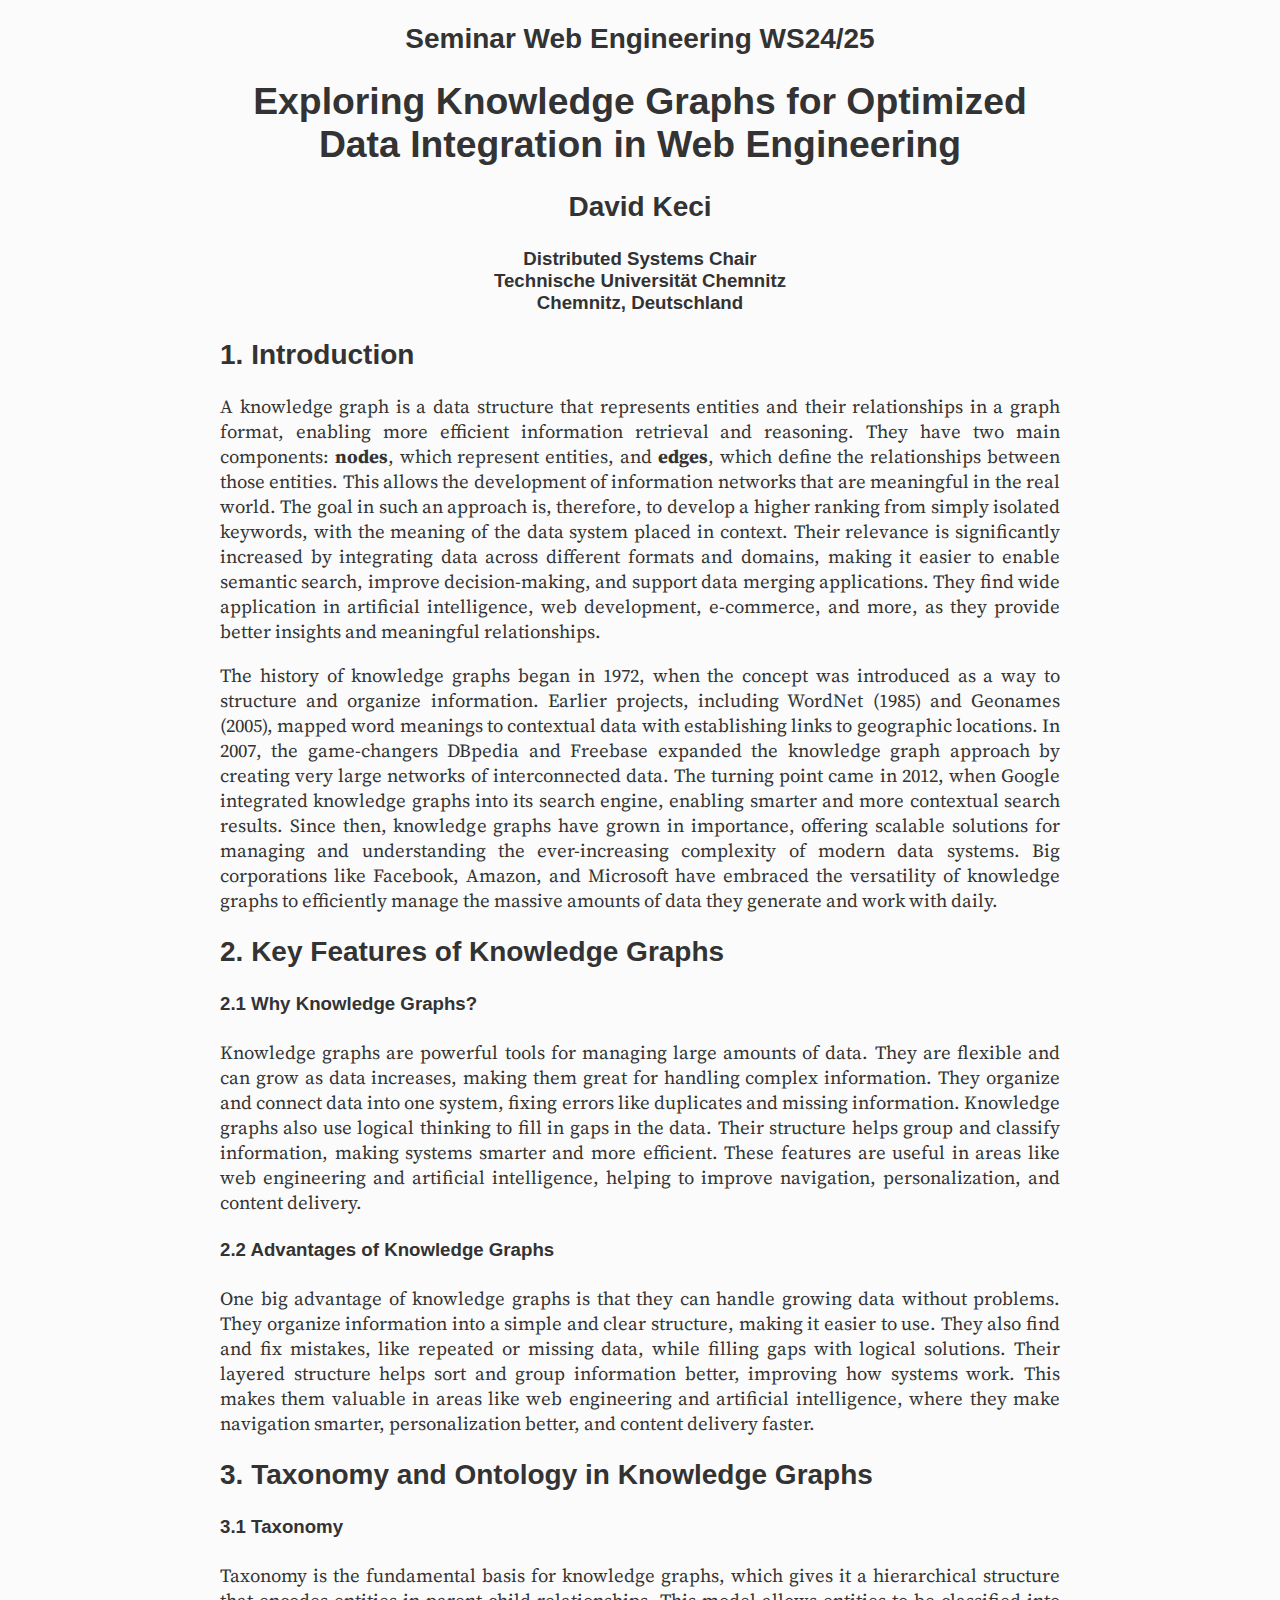
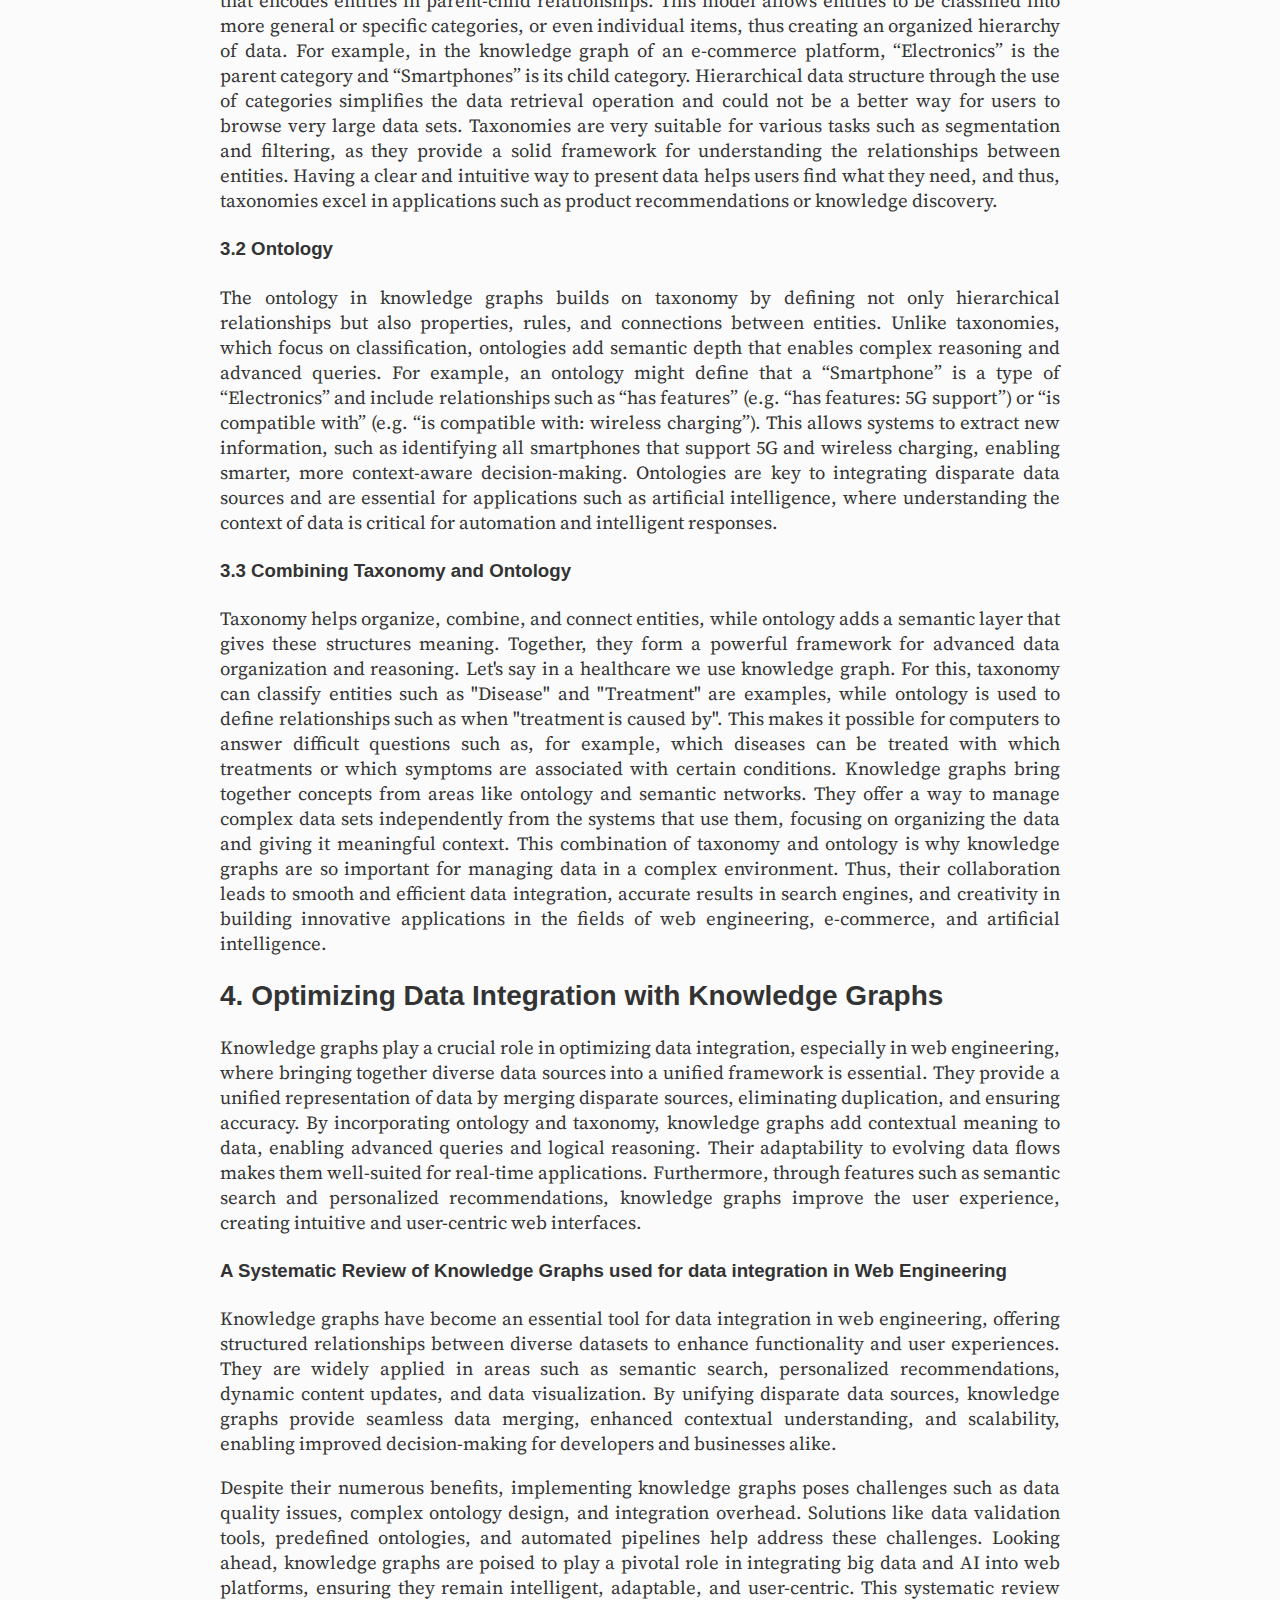
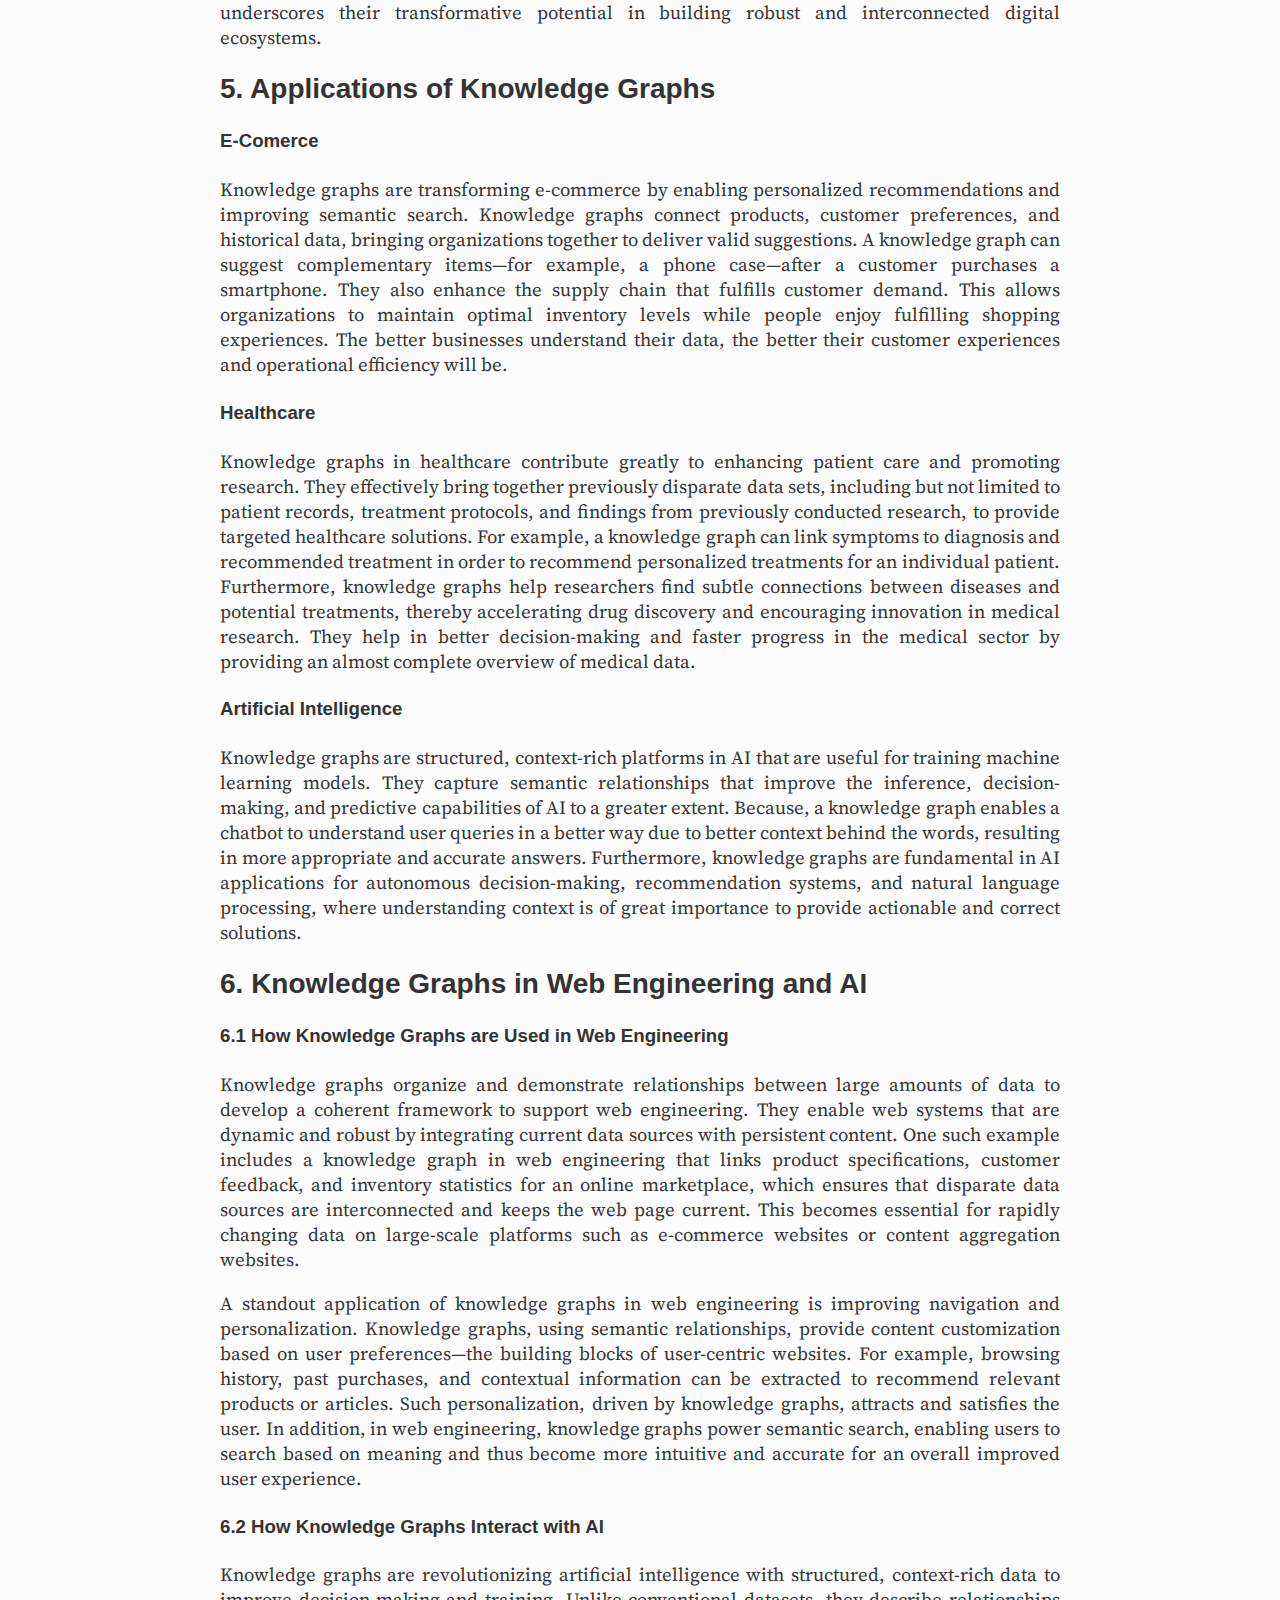
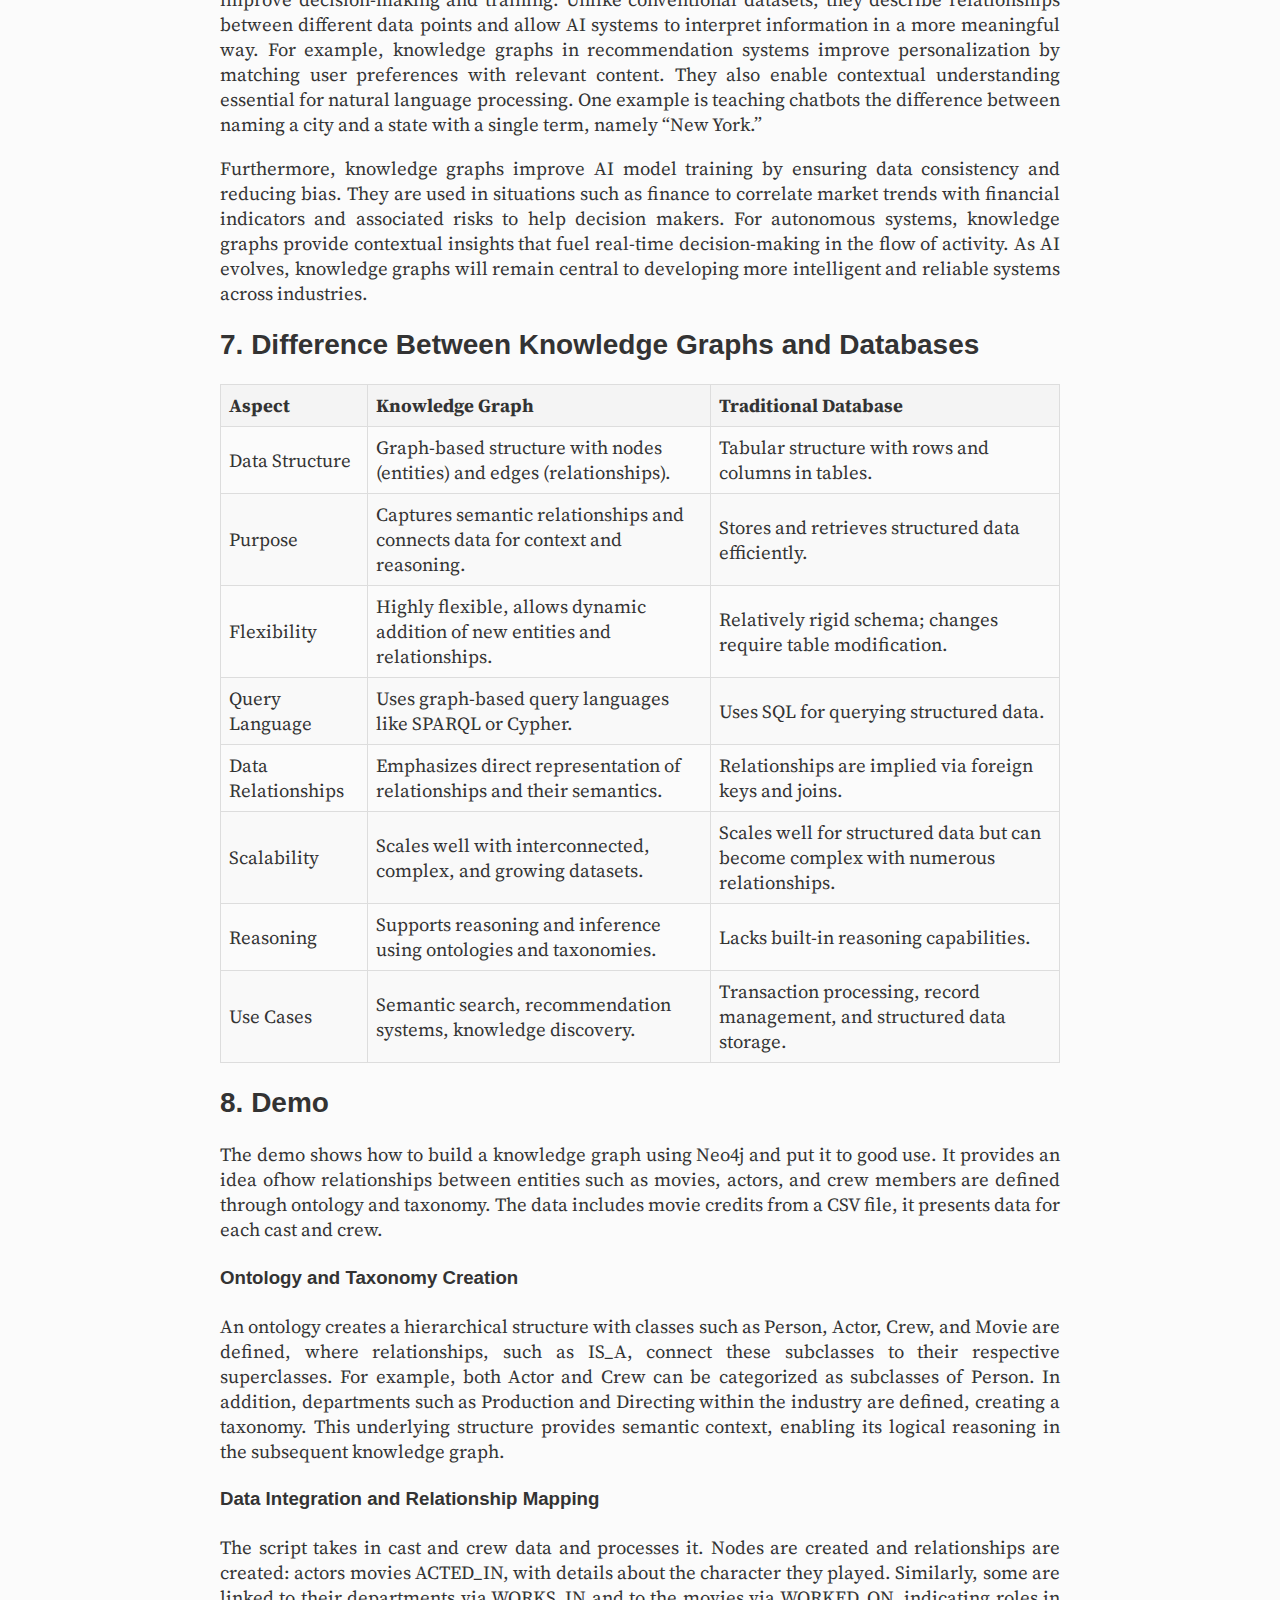
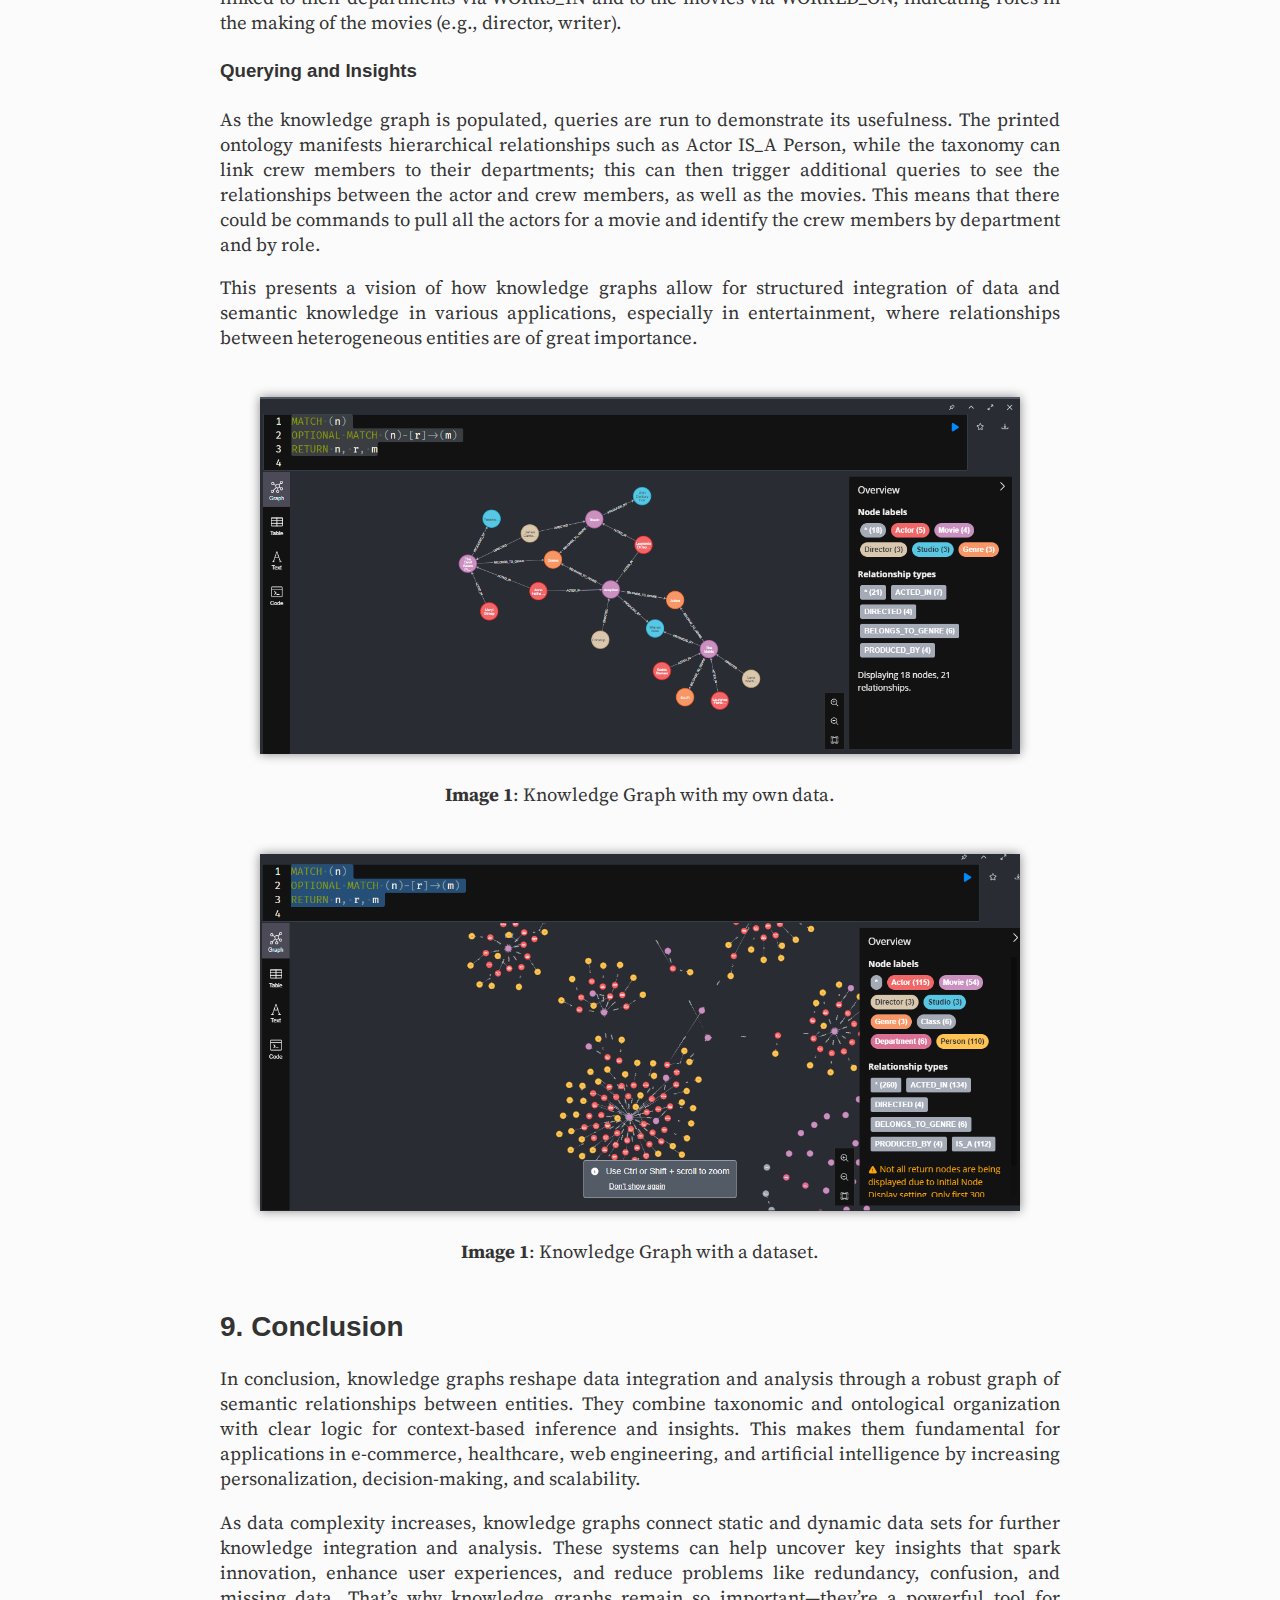
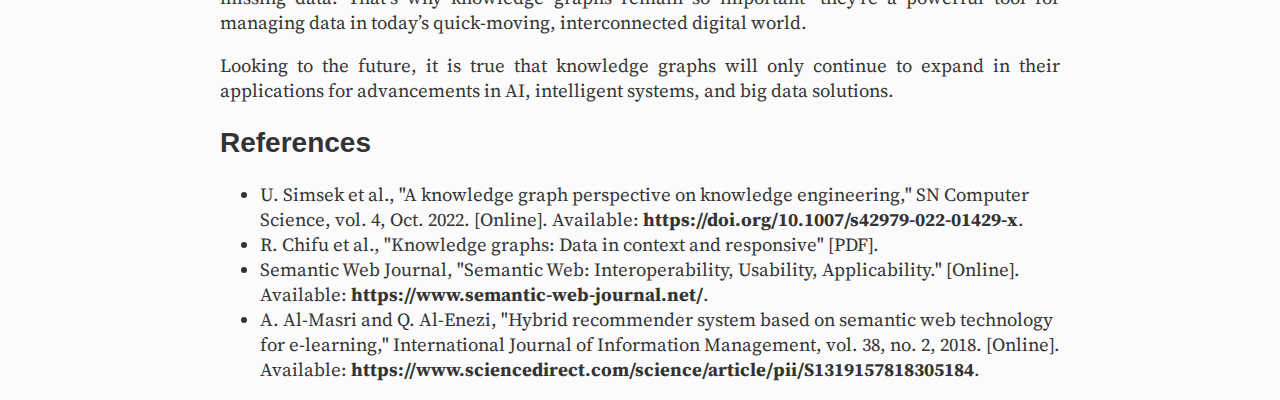
==== index.html @ 50d43869 "First push" ====
<!DOCTYPE html>
<html>

<head>
    <title>Knowledge Graphs</title>
    <link rel="stylesheet" type="text/css" href="main.css" />
    <link href='http://fonts.googleapis.com/css?family=Source+Serif+Pro:400,600,700' rel='stylesheet' type='text/css'>
    <link href='http://fonts.googleapis.com/css?family=Inconsolata:400,700' rel='stylesheet' type='text/css'>
    <meta http-equiv="Content-Type" content="text/html; charset=UTF-8" />
</head>

<body>
    <header>
        <h2>Seminar Web Engineering WS24/25</h2>
        <h1>Exploring Knowledge Graphs for Optimized Data Integration in Web Engineering</h1>
        <h2 class="author">David Keci</h2>
        <h4 class="affiliation">
            Distributed Systems Chair<br />
            Technische Universität Chemnitz<br />
            Chemnitz, Deutschland
        </h4>
    </header>

    <section>
        <h2>1. Introduction</h2>
        <p>
            A knowledge graph is a data structure that represents entities and their relationships in a graph format,
            enabling more efficient information retrieval and reasoning. They have two main components: <b>nodes</b>,
            which
            represent entities, and <b>edges</b>, which define the relationships between those entities. This allows the
            development of information
            networks that are
            meaningful in the real world. The goal in such an approach is, therefore, to develop a higher ranking from
            simply isolated keywords, with the meaning of the data system placed in context. Their relevance is
            significantly increased by integrating data across different formats and domains, making it easier to enable
            semantic search, improve decision-making, and support data merging applications. They find wide application
            in artificial intelligence, web development, e-commerce, and more, as they provide better insights and
            meaningful relationships.
        </p>
        <p>
            The history of knowledge graphs began in 1972, when the concept was introduced as a way to structure and
            organize information. Earlier projects, including WordNet (1985) and Geonames (2005), mapped word meanings
            to contextual data with establishing links to geographic locations. In 2007, the game-changers DBpedia and
            Freebase expanded the knowledge graph approach by creating very large networks of interconnected data. The
            turning point came in 2012, when Google integrated knowledge graphs into its search engine, enabling smarter
            and more contextual search results. Since then, knowledge graphs have grown in importance, offering scalable
            solutions for managing and understanding the ever-increasing complexity of modern data systems. Big
            corporations like Facebook, Amazon, and Microsoft have embraced the versatility of knowledge graphs to
            efficiently manage the massive amounts of data they generate and work with daily.
        </p>
    </section>


    <section>
        <h2>2. Key Features of Knowledge Graphs</h2>
        <h4>2.1 Why Knowledge Graphs?</h4>
        <p>
            Knowledge graphs are powerful tools for managing large amounts of data. They are flexible and can grow as
            data increases, making them great for handling complex information. They organize and connect data into one
            system, fixing errors like duplicates and missing information. Knowledge graphs also use logical thinking to
            fill in gaps in the data. Their structure helps group and classify information, making systems smarter and
            more efficient. These features are useful in areas like web engineering and artificial intelligence, helping
            to improve navigation, personalization, and content delivery.

        </p>
        <h4>2.2 Advantages of Knowledge Graphs</h4>
        <p>
            One big advantage of knowledge graphs is that they can handle growing data without problems. They organize
            information into a simple and clear structure, making it easier to use. They also find and fix mistakes,
            like repeated or missing data, while filling gaps with logical solutions. Their layered structure helps sort
            and group information better, improving how systems work. This makes them valuable in areas like web
            engineering and artificial intelligence, where they make navigation smarter, personalization better, and
            content delivery faster.
        </p>
    </section>

    <section>
        <h2>3. Taxonomy and Ontology in Knowledge Graphs</h2>
        <h4>3.1 Taxonomy</h4>
        <p>
            Taxonomy is the fundamental basis for knowledge graphs, which gives it a hierarchical structure that encodes
            entities in parent-child relationships. This model allows entities to be classified into more general or
            specific categories, or even individual items, thus creating an organized hierarchy of data.
            For example, in the knowledge graph of an e-commerce platform, “Electronics” is the parent category and
            “Smartphones” is its
            child category. Hierarchical data structure through the use of categories simplifies the data retrieval
            operation and could not be a better way for users to browse very large data sets. Taxonomies are very
            suitable for various tasks such as segmentation and filtering, as they provide a solid framework for
            understanding the relationships between entities. Having a clear and intuitive way to present data helps
            users find what they need, and thus, taxonomies excel in applications such as product recommendations or
            knowledge discovery. 
        </p>
        <h4>3.2 Ontology</h4>
        <p>
            The ontology in knowledge graphs builds on taxonomy by defining not only hierarchical relationships but also
            properties, rules, and connections between entities. Unlike taxonomies, which focus on classification,
            ontologies add semantic depth that enables complex reasoning and advanced queries. For example, an ontology
            might define that a “Smartphone” is a type of “Electronics” and include relationships such as “has features”
            (e.g. “has features: 5G support”) or “is compatible with” (e.g. “is compatible with: wireless charging”).
            This allows systems to extract new information, such as identifying all smartphones that support 5G and
            wireless charging, enabling smarter, more context-aware decision-making. Ontologies are key to integrating
            disparate data sources and are essential for applications such as artificial intelligence, where
            understanding the context of data is critical for automation and intelligent responses.
        </p>
        <h4>3.3 Combining Taxonomy and Ontology</h4>
        <p>
            Taxonomy helps organize, combine, and connect entities, while ontology adds a semantic layer that gives
            these structures meaning. Together, they form a powerful framework for advanced data organization and
            reasoning. Let's say in a healthcare we use knowledge graph. For this, taxonomy can classify entities such
            as "Disease" and "Treatment" are examples, while ontology is used to define relationships such as when
            "treatment is caused by". This makes it possible for computers to answer difficult questions such as, for
            example, which diseases can be treated with which treatments or which symptoms are associated with certain
            conditions. Knowledge graphs bring together concepts from areas like ontology and semantic networks. They
            offer a way to manage complex data sets independently from the systems that use them, focusing on organizing
            the data and giving it meaningful context. This combination of taxonomy and ontology is why
            knowledge graphs are so important for managing data in a complex environment. Thus, their collaboration
            leads to smooth and efficient data integration, accurate results in search engines, and creativity in
            building innovative applications in the fields of web engineering, e-commerce, and artificial intelligence.
        </p>
    </section>

    <section>
        <h2>4. Optimizing Data Integration with Knowledge Graphs</h2>
        <p>
            Knowledge graphs play a crucial role in optimizing data integration, especially in web engineering, where
            bringing together diverse data sources into a unified framework is essential. They provide a unified
            representation of data by merging disparate sources, eliminating duplication, and ensuring accuracy.
            By incorporating ontology and taxonomy, knowledge graphs add contextual meaning to data, enabling advanced
            queries and logical reasoning. Their adaptability to evolving data flows makes them well-suited for
            real-time applications. Furthermore, through features such as semantic search and personalized
            recommendations, knowledge graphs improve the user experience, creating intuitive and user-centric web
            interfaces.
        </p>

        <h4>A Systematic Review of Knowledge Graphs used for data integration in Web Engineering</h4>
        <p>
            Knowledge graphs have become an essential tool for data integration in web engineering, offering structured
            relationships between diverse datasets to enhance functionality and user experiences. They are widely
            applied in areas such as semantic search, personalized recommendations, dynamic content updates, and data
            visualization. By unifying disparate data sources, knowledge graphs provide seamless data merging, enhanced
            contextual understanding, and scalability, enabling improved decision-making for developers and businesses
            alike.
        </p>

        <p>
            Despite their numerous benefits, implementing knowledge graphs poses challenges such as data quality issues,
            complex ontology design, and integration overhead. Solutions like data validation tools, predefined
            ontologies, and automated pipelines help address these challenges. Looking ahead, knowledge graphs are
            poised to play a pivotal role in integrating big data and AI into web platforms, ensuring they remain
            intelligent, adaptable, and user-centric. This systematic review underscores their transformative potential
            in building robust and interconnected digital ecosystems.
        </p>
    </section>

    <section>
        <h2>5. Applications of Knowledge Graphs</h2>
        <h4>E-Comerce</h4>
        <p>
            Knowledge graphs are transforming e-commerce by enabling personalized recommendations and improving semantic
            search. Knowledge graphs connect products, customer preferences, and historical data, bringing organizations
            together to deliver valid suggestions. A knowledge graph can suggest complementary items—for example, a
            phone case—after a customer purchases a smartphone. They also enhance the supply chain that fulfills
            customer demand. This allows organizations to maintain optimal inventory levels while people enjoy
            fulfilling shopping experiences. The better businesses understand their data, the better their customer
            experiences and operational efficiency will be.
        </p>
        <h4>Healthcare</h4>
        <p>
            Knowledge graphs in healthcare contribute greatly to enhancing patient care and promoting research. They
            effectively bring together previously disparate data sets, including but not limited to patient records,
            treatment protocols, and findings from previously conducted research, to provide targeted healthcare
            solutions. For example, a knowledge graph can link symptoms to diagnosis and recommended treatment in order
            to recommend personalized treatments for an individual patient. Furthermore, knowledge graphs help
            researchers find subtle connections between diseases and potential treatments, thereby accelerating drug
            discovery and encouraging innovation in medical research. They help in better decision-making and faster
            progress in the medical sector by providing an almost complete overview of medical data.
        </p>
        <h4>Artificial Intelligence</h4>
        <p>
            Knowledge graphs are structured, context-rich platforms in AI that are useful for training machine learning
            models. They capture semantic relationships that improve the inference, decision-making, and predictive
            capabilities of AI to a greater extent. Because, a knowledge graph enables a chatbot to understand user
            queries in a better way due to better context behind the words, resulting in more appropriate and accurate
            answers. Furthermore, knowledge graphs are fundamental in AI applications for autonomous decision-making,
            recommendation systems, and natural language processing, where understanding context is of great importance
            to provide actionable and correct solutions.
        </p>
    </section>

    <section>
        <h2>6. Knowledge Graphs in Web Engineering and AI</h2>
        <h4>6.1 How Knowledge Graphs are Used in Web Engineering</h4>
        <p>
            Knowledge graphs organize and demonstrate relationships between large amounts of data to develop a coherent
            framework to support web engineering. They enable web systems that are dynamic and robust by integrating
            current data sources with persistent content. One such example includes a knowledge graph in web engineering
            that links product specifications, customer feedback, and inventory statistics for an online marketplace,
            which ensures that disparate data sources are interconnected and keeps the web page current. This becomes
            essential for rapidly changing data on large-scale platforms such as e-commerce websites or content
            aggregation websites.
        </p>
        <p>
            A standout application of knowledge graphs in web engineering is improving navigation and personalization.
            Knowledge graphs, using semantic relationships, provide content customization based on user preferences—the
            building blocks of user-centric websites. For example, browsing history, past purchases, and contextual
            information can be extracted to recommend relevant products or articles. Such personalization, driven by
            knowledge graphs, attracts and satisfies the user. In addition, in web engineering, knowledge graphs power
            semantic search, enabling users to search based on meaning and thus become more intuitive and accurate for
            an overall improved user experience.
        </p>
        <h4>6.2 How Knowledge Graphs Interact with AI</h4>
        <p>
            Knowledge graphs are revolutionizing artificial intelligence with structured, context-rich data to improve
            decision-making and training. Unlike conventional datasets, they describe relationships between different
            data points and allow AI systems to interpret information in a more meaningful way. For example, knowledge
            graphs in recommendation systems improve personalization by matching user preferences with relevant content.
            They also enable contextual understanding essential for natural language processing. One example is teaching
            chatbots the difference between naming a city and a state with a single term, namely “New York.”
        </p>

        <p>
            Furthermore, knowledge graphs improve AI model training by ensuring data consistency and reducing bias. They
            are used in situations such as finance to correlate market trends with financial indicators and associated
            risks to help decision makers. For autonomous systems, knowledge graphs provide contextual insights that
            fuel real-time decision-making in the flow of activity. As AI evolves, knowledge graphs will remain central
            to developing more intelligent and reliable systems across industries.
        </p>
    </section>

    <section>
        <h2>7. Difference Between Knowledge Graphs and Databases</h2>
        <table>
            <thead>
                <tr>
                    <th>Aspect</th>
                    <th>Knowledge Graph</th>
                    <th>Traditional Database</th>
                </tr>
            </thead>
            <tbody>
                <tr>
                    <td>Data Structure</td>
                    <td>Graph-based structure with nodes (entities) and edges (relationships).</td>
                    <td>Tabular structure with rows and columns in tables.</td>
                </tr>
                <tr>
                    <td>Purpose</td>
                    <td>Captures semantic relationships and connects data for context and reasoning.</td>
                    <td>Stores and retrieves structured data efficiently.</td>
                </tr>
                <tr>
                    <td>Flexibility</td>
                    <td>Highly flexible, allows dynamic addition of new entities and relationships.</td>
                    <td>Relatively rigid schema; changes require table modification.</td>
                </tr>
                <tr>
                    <td>Query Language</td>
                    <td>Uses graph-based query languages like SPARQL or Cypher.</td>
                    <td>Uses SQL for querying structured data.</td>
                </tr>
                <tr>
                    <td>Data Relationships</td>
                    <td>Emphasizes direct representation of relationships and their semantics.</td>
                    <td>Relationships are implied via foreign keys and joins.</td>
                </tr>
                <tr>
                    <td>Scalability</td>
                    <td>Scales well with interconnected, complex, and growing datasets.</td>
                    <td>Scales well for structured data but can become complex with numerous relationships.</td>
                </tr>
                <tr>
                    <td>Reasoning</td>
                    <td>Supports reasoning and inference using ontologies and taxonomies.</td>
                    <td>Lacks built-in reasoning capabilities.</td>
                </tr>
                <tr>
                    <td>Use Cases</td>
                    <td>Semantic search, recommendation systems, knowledge discovery.</td>
                    <td>Transaction processing, record management, and structured data storage.</td>
                </tr>
            </tbody>
        </table>
    </section>

    <section>
        <h2>8. Demo</h2>
        <p>
            The demo shows how to build a knowledge graph using Neo4j and put it to good use. It provides an idea of
            ​​how relationships between entities such as movies, actors, and crew members are defined through ontology
            and taxonomy. The data includes movie credits from a CSV file, it presents data for each cast and crew.
        </p>
        <h4>Ontology and Taxonomy Creation</h4>
        <p>
            An ontology creates a hierarchical structure with classes such as Person, Actor, Crew, and Movie are
            defined, where relationships, such as IS_A, connect these subclasses to their respective superclasses. For
            example, both Actor and Crew can be categorized as subclasses of Person. In addition, departments such as
            Production and Directing within the industry are defined, creating a taxonomy. This underlying structure
            provides semantic context, enabling its logical reasoning in the subsequent knowledge graph.
        </p>
        <h4>Data Integration and Relationship Mapping</h4>
        <p>
            The script takes in cast and crew data and processes it. Nodes are created and relationships are created:
            actors movies ACTED_IN, with details about the character they played. Similarly, some are linked to their
            departments via WORKS_IN and to the movies via WORKED_ON, indicating roles in the making of the movies
            (e.g., director, writer).

        </p>
        <h4>Querying and Insights</h4>
        <p>
            As the knowledge graph is populated, queries are run to demonstrate its usefulness. The printed ontology
            manifests hierarchical relationships such as Actor IS_A Person, while the taxonomy can link crew members to
            their departments; this can then trigger additional queries to see the relationships between the actor and
            crew members, as well as the movies. This means that there could be commands to pull all the actors for a
            movie and identify the crew members by department and by role.
        </p>
        <p>
            This presents a vision of how knowledge graphs allow for structured integration of data and semantic
            knowledge in various applications, especially in entertainment, where relationships between heterogeneous
            entities are of great importance.
        </p>
        <figure>
            <img src="./image-1.png" alt="Teilen" />
            <figcaption>
                <strong>Image 1</strong>: Knowledge Graph with my own data.
            </figcaption>
        </figure>
        <figure>
            <img src="./image.png" alt="Teilen" />
            <figcaption>
                <strong>Image 1</strong>: Knowledge Graph with a dataset.
            </figcaption>
        </figure>
    </section>


    <section>
        <h2>9. Conclusion</h2>
        <p>
            In conclusion, knowledge graphs reshape data integration and analysis through a robust graph of semantic
            relationships between entities. They combine taxonomic and ontological organization with clear logic for
            context-based inference and insights. This makes them fundamental for applications in e-commerce,
            healthcare, web engineering, and artificial intelligence by increasing personalization, decision-making, and
            scalability.
        </p>
        <p>
            As data complexity increases, knowledge graphs connect static and dynamic data sets for further knowledge
            integration and analysis. These systems can help uncover key insights that spark innovation, enhance user
            experiences, and reduce problems like redundancy, confusion, and missing data. That’s why knowledge graphs
            remain so important—they’re a powerful tool for managing data in today’s quick-moving, interconnected
            digital
            world.
        </p>
        <p>
            Looking to the future, it is true that knowledge graphs will only continue to expand in their applications
            for advancements in AI, intelligent systems, and big data solutions.
        </p>



    </section>



    <section class="references">
        <h2>References</h2>
        <ul>
            <li>U. Simsek et al., "A knowledge graph perspective on knowledge engineering," SN Computer Science, vol. 4,
                Oct. 2022. [Online]. Available: <a
                    href="https://doi.org/10.1007/s42979-022-01429-x">https://doi.org/10.1007/s42979-022-01429-x</a>.
            </li>
            <li>R. Chifu et al., "Knowledge graphs: Data in context and responsive" [PDF].</li>
            <li>Semantic Web Journal, "Semantic Web: Interoperability, Usability, Applicability." [Online]. Available:
                <a href="https://www.semantic-web-journal.net/">https://www.semantic-web-journal.net/</a>.
            </li>
            <li>A. Al-Masri and Q. Al-Enezi, "Hybrid recommender system based on semantic web technology for
                e-learning," International Journal of Information Management, vol. 38, no. 2, 2018. [Online]. Available:
                <a
                    href="https://www.sciencedirect.com/science/article/pii/S1319157818305184">https://www.sciencedirect.com/science/article/pii/S1319157818305184</a>.
            </li>
        </ul>
    </section>
</body>

</html>
---- main.css ----
body {
  width: 45em;
  margin-left: auto;
  margin-right: auto;
  text-align: justify;
  -ms-hyphens: auto;
  -moz-hyphens: auto;
  -webkit-hyphens: auto;
  background-color: #FBFBFB;
  color: #333;
  font-family: 'Source Serif Pro', serif;
  font-size: 14pt;
}

h1, h2, h3, h4, h5, h6{
  font-family:source-sans-pro, sans-serif;
}

img, pre{
  /*max-width: 50em;/*/
  max-width: 100%;
  box-shadow: 0px 0px 10px #888888;
  margin-bottom: 1.5em;
}
figcaption{
  text-align: center;
}

figure{
  margin-top: 2.5em;
  margin-bottom: 2.5em;
}

figure img {
    display: block;
    margin-left: auto;
    margin-right: auto;
}

section.references {
  text-align: left;
}

header{
  text-align: center;
}

header > h3{
  font-style: italic;
  font-weight: normal;
}

a, a:hover, a:focus, a:visited {
  color:inherit;
  text-decoration: none;
  font-weight: bold;
}

pre {
    font-family: 'Inconsolata', monospace;
    font-style: normal;
    background-color: white;
    padding: 0.5em;
}

@media print{
  body{
    color:black;
    background-color: white;
    font-size: 12pt;
    width: 40em;
    orphans: 3;
    widows: 3;
  }
  img, pre {
    box-shadow: none;
  }
  @page{
    margin: 3cm;
  }
}



table {
  border-collapse: collapse;
  width: 100%;
  margin: 20px 0;
}
th, td {
  border: 1px solid #ddd;
  padding: 8px;
  text-align: left;
}
th {
  background-color: #f4f4f4;
}
tr:nth-child(even) {
  background-color: #f9f9f9;
}
tr:hover {
  background-color: #f1f1f1;
}
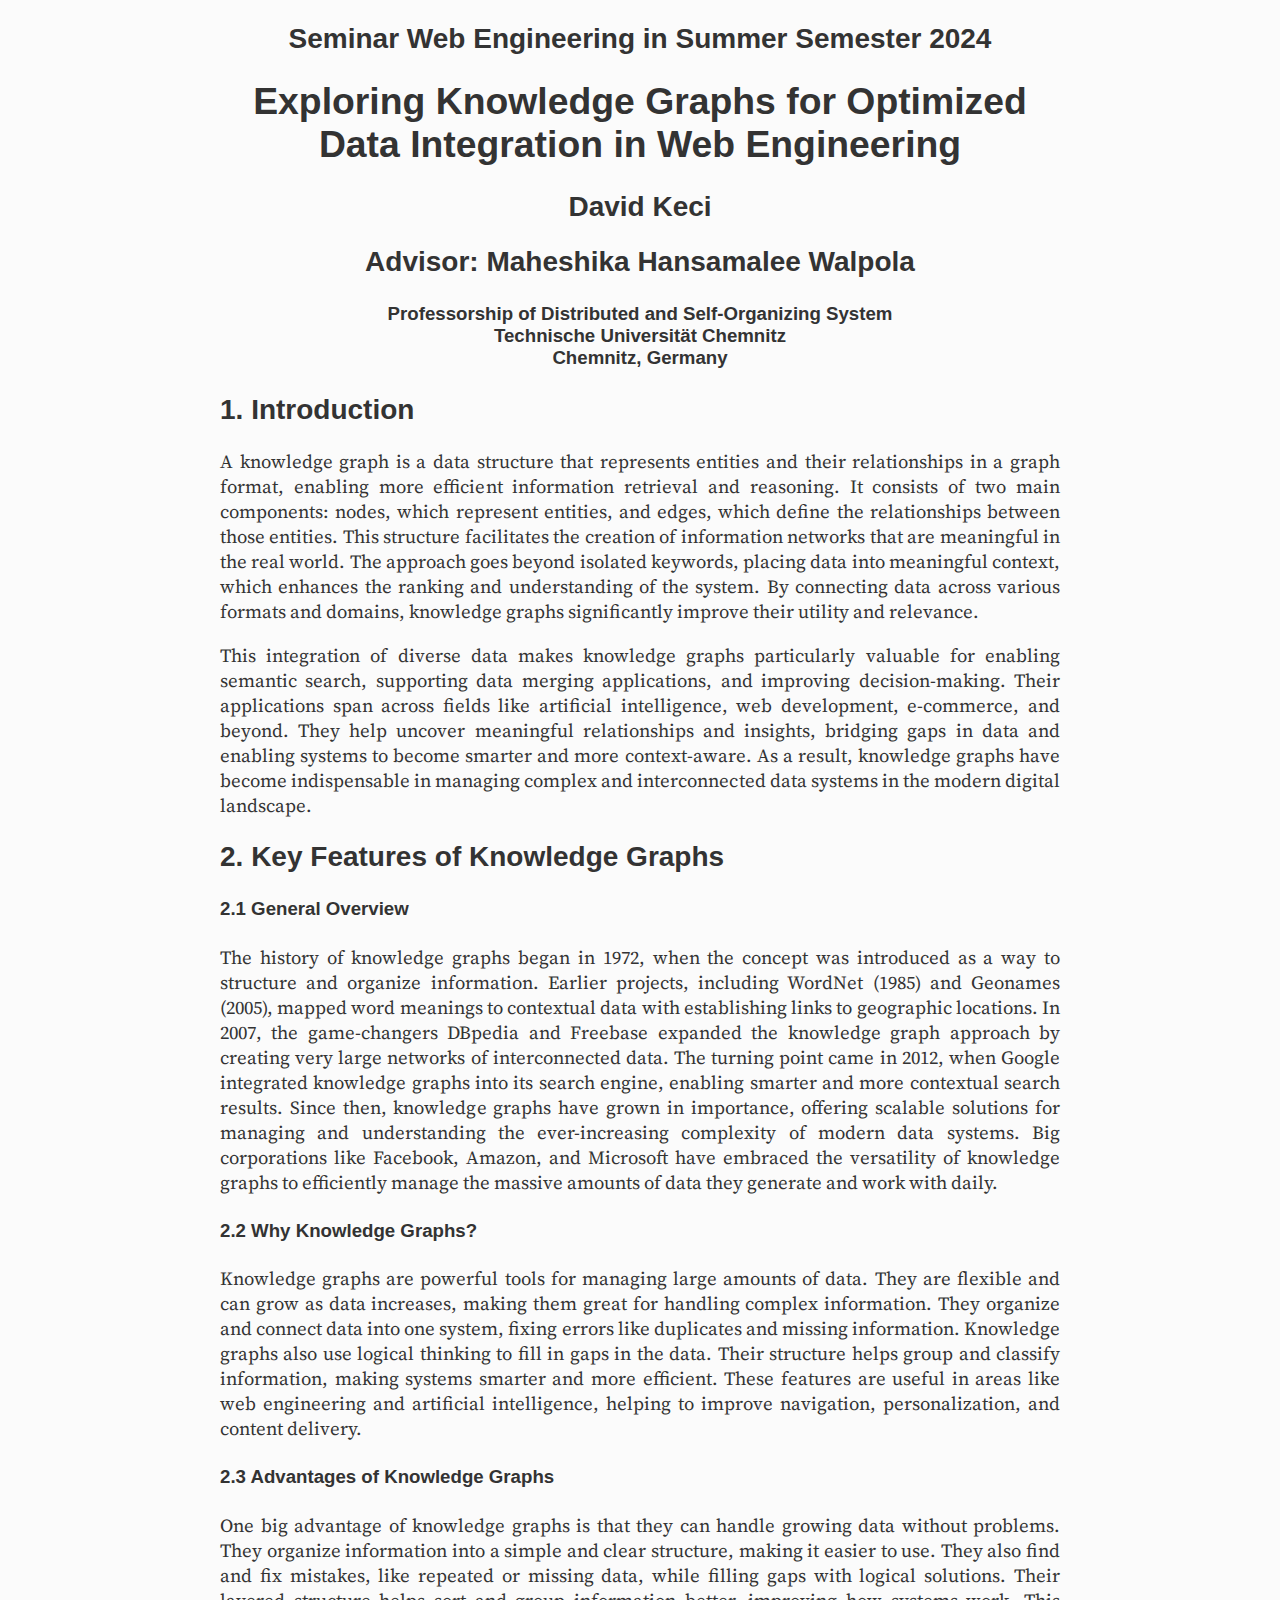
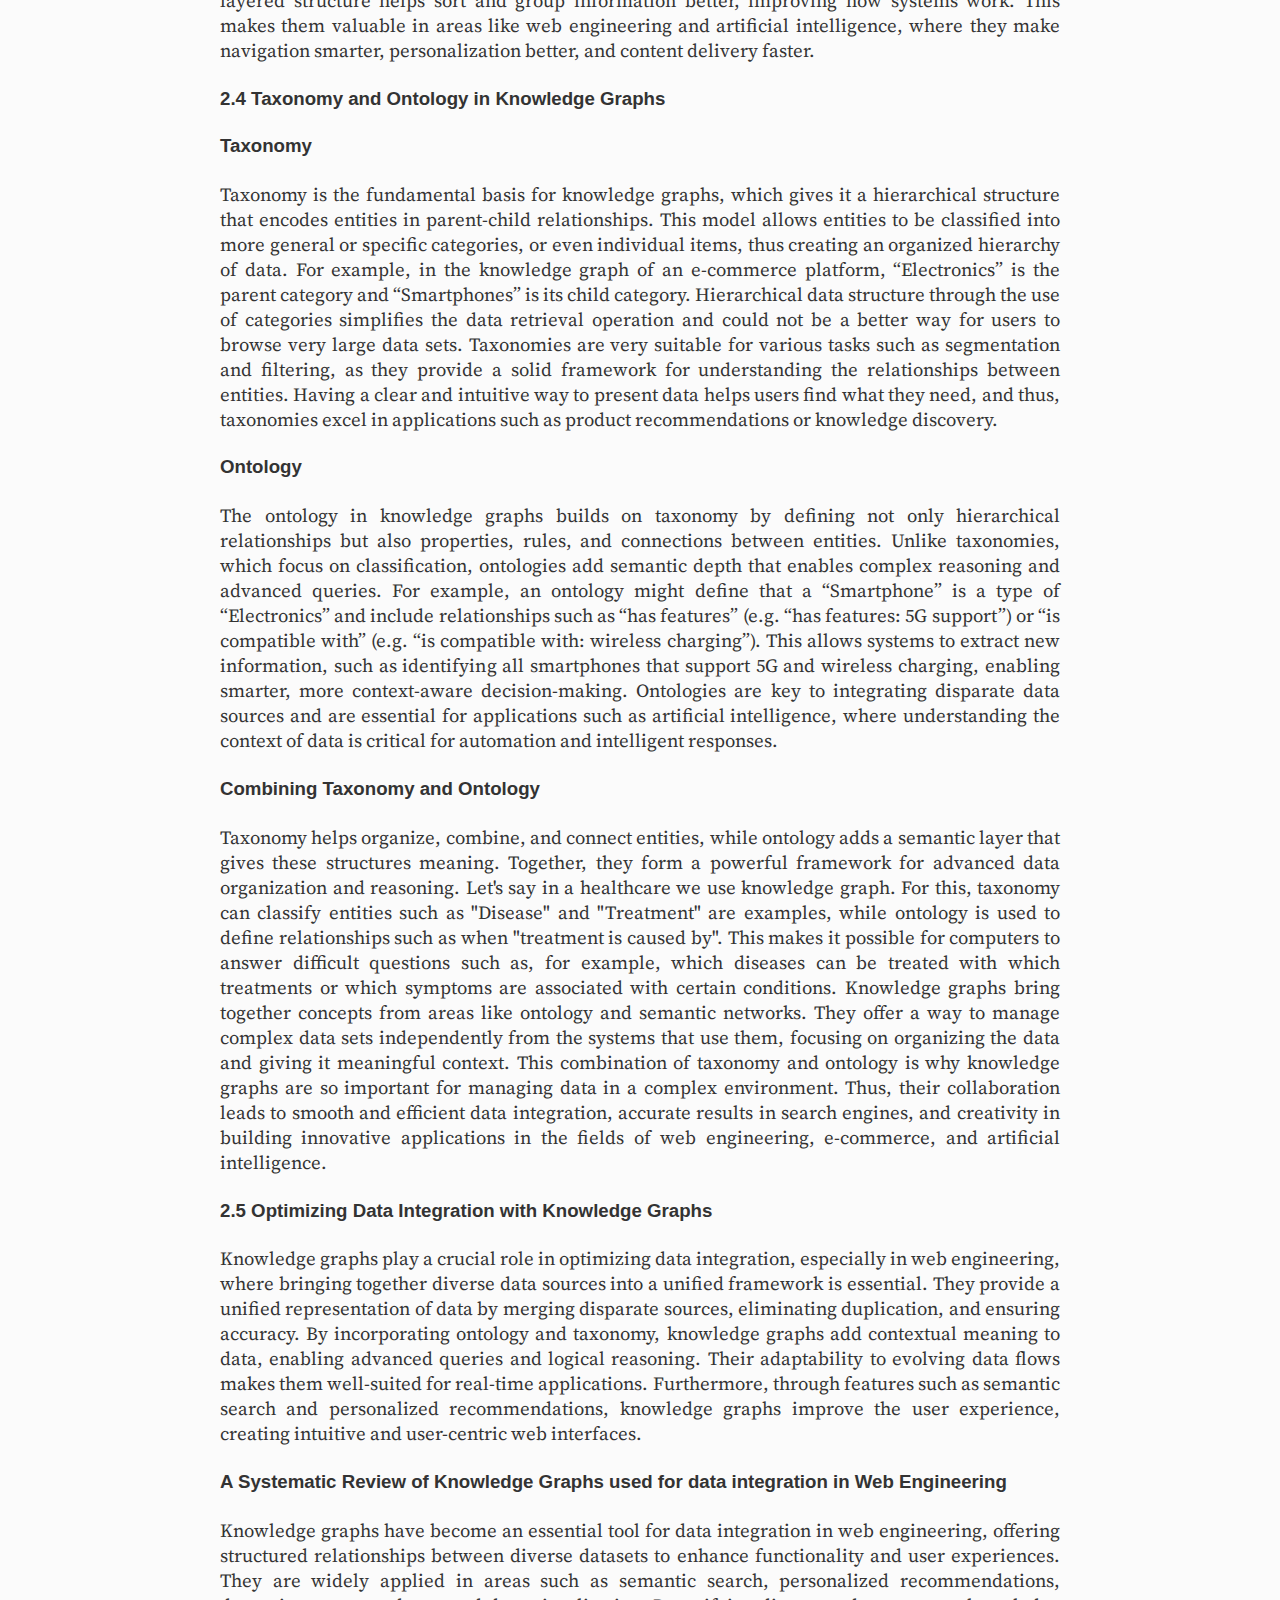
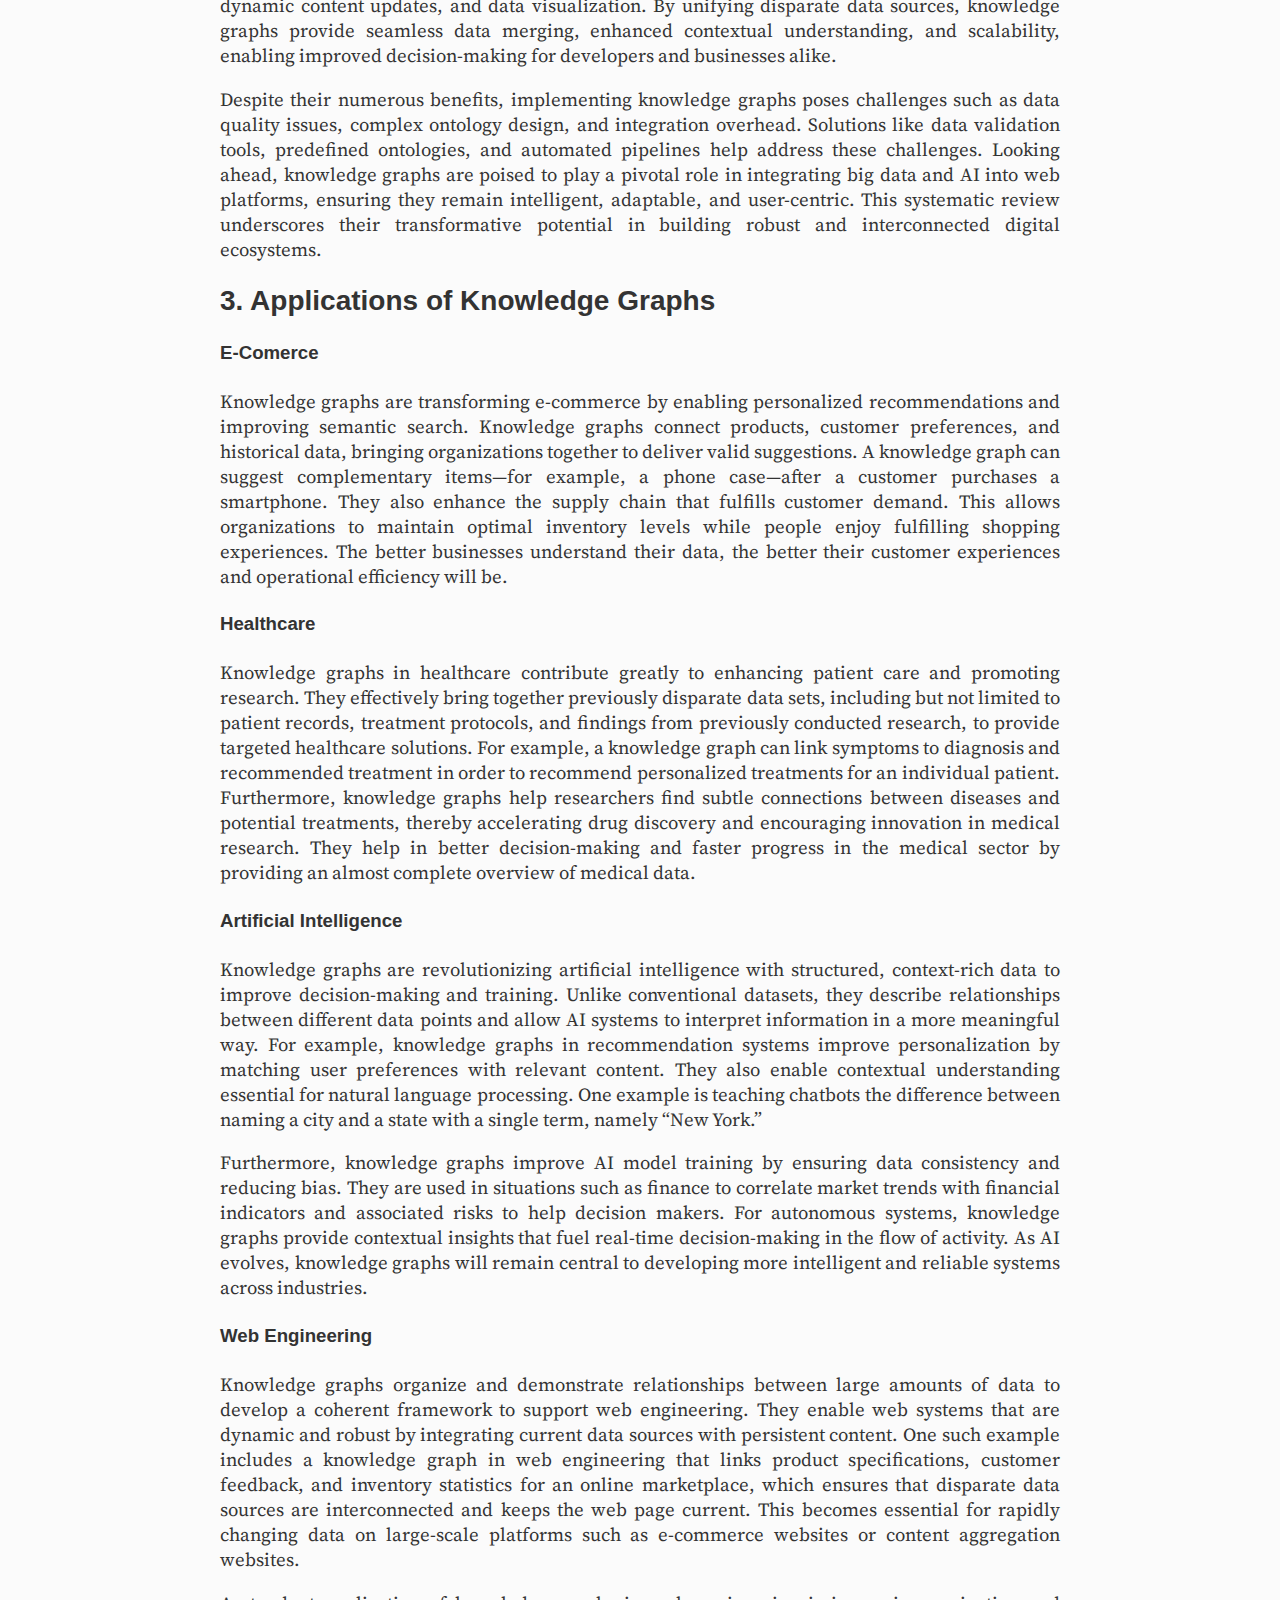
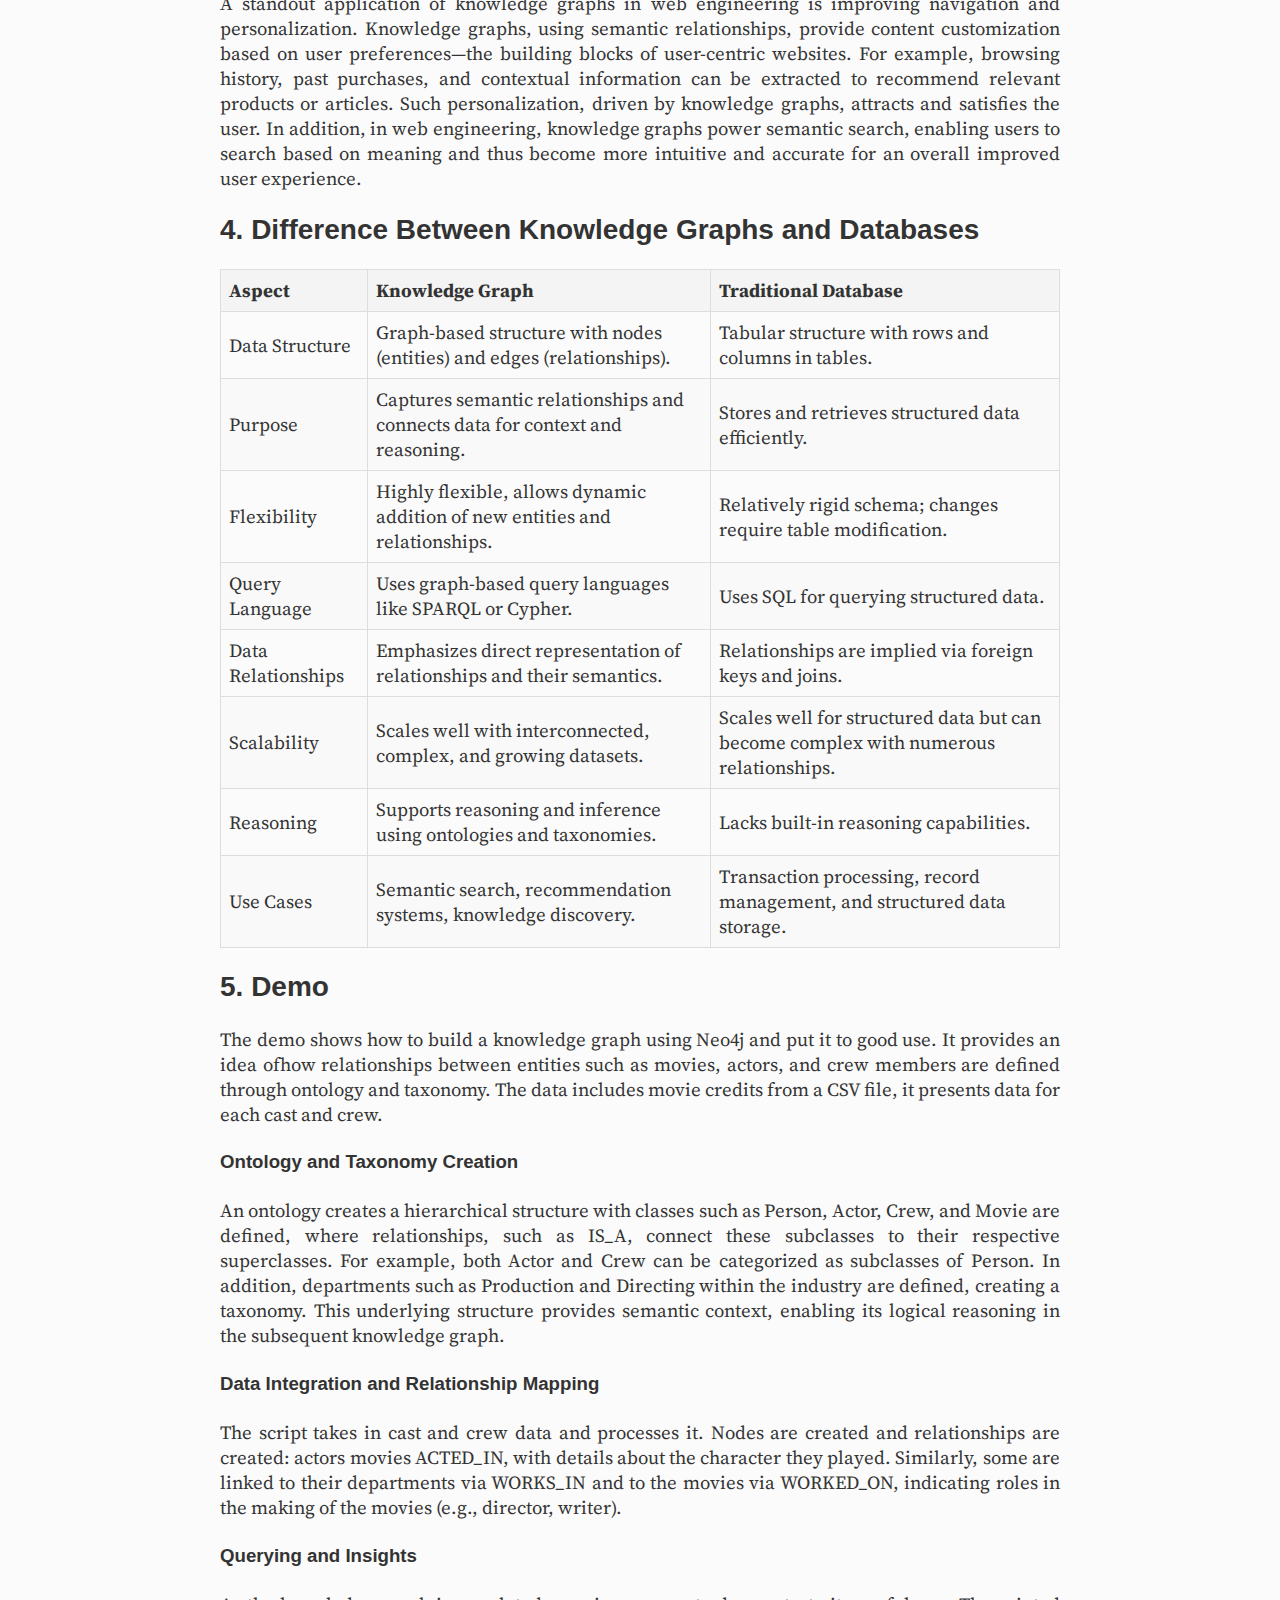
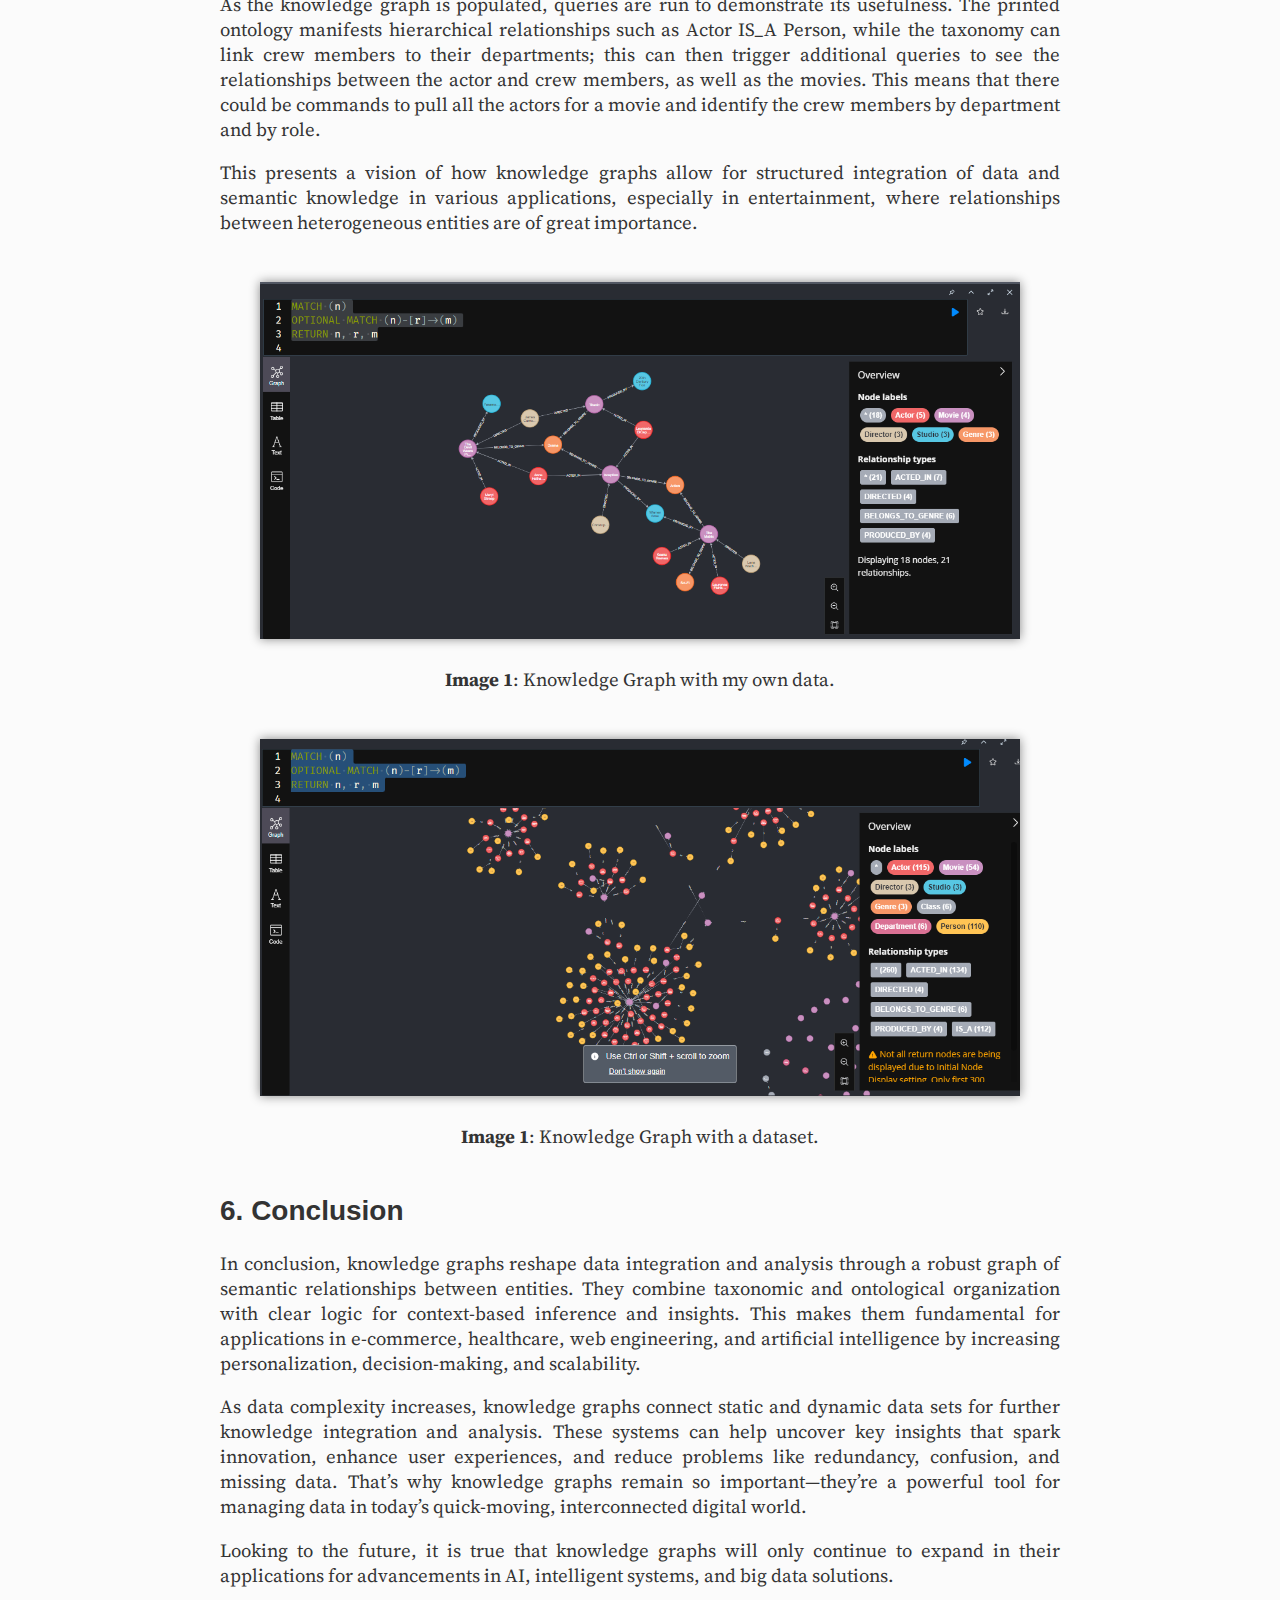
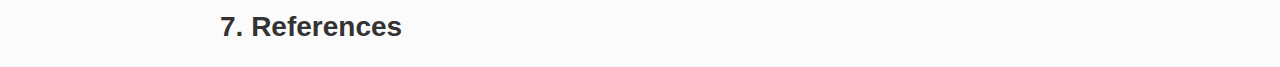
==== commit 19129b84: "Test" ====
--- a/index.html
+++ b/index.html
@@ -11,13 +11,14 @@
 
 <body>
     <header>
-        <h2>Seminar Web Engineering WS24/25</h2>
+        <h2>Seminar Web Engineering in Summer Semester 2024</h2>
         <h1>Exploring Knowledge Graphs for Optimized Data Integration in Web Engineering</h1>
         <h2 class="author">David Keci</h2>
+        <h2 class="author">Advisor: Maheshika Hansamalee Walpola</h2>
         <h4 class="affiliation">
-            Distributed Systems Chair<br />
+            Professorship of Distributed and Self-Organizing System<br />
             Technische Universität Chemnitz<br />
-            Chemnitz, Deutschland
+            Chemnitz, Germany
         </h4>
     </header>
 
@@ -25,35 +26,52 @@
         <h2>1. Introduction</h2>
         <p>
             A knowledge graph is a data structure that represents entities and their relationships in a graph format,
-            enabling more efficient information retrieval and reasoning. They have two main components: <b>nodes</b>,
-            which
-            represent entities, and <b>edges</b>, which define the relationships between those entities. This allows the
-            development of information
-            networks that are
-            meaningful in the real world. The goal in such an approach is, therefore, to develop a higher ranking from
-            simply isolated keywords, with the meaning of the data system placed in context. Their relevance is
-            significantly increased by integrating data across different formats and domains, making it easier to enable
-            semantic search, improve decision-making, and support data merging applications. They find wide application
-            in artificial intelligence, web development, e-commerce, and more, as they provide better insights and
-            meaningful relationships.
-        </p>
-        <p>
-            The history of knowledge graphs began in 1972, when the concept was introduced as a way to structure and
-            organize information. Earlier projects, including WordNet (1985) and Geonames (2005), mapped word meanings
-            to contextual data with establishing links to geographic locations. In 2007, the game-changers DBpedia and
-            Freebase expanded the knowledge graph approach by creating very large networks of interconnected data. The
-            turning point came in 2012, when Google integrated knowledge graphs into its search engine, enabling smarter
-            and more contextual search results. Since then, knowledge graphs have grown in importance, offering scalable
-            solutions for managing and understanding the ever-increasing complexity of modern data systems. Big
-            corporations like Facebook, Amazon, and Microsoft have embraced the versatility of knowledge graphs to
-            efficiently manage the massive amounts of data they generate and work with daily.
-        </p>
-    </section>
-
-
-    <section>
-        <h2>2. Key Features of Knowledge Graphs</h2>
-        <h4>2.1 Why Knowledge Graphs?</h4>
+            enabling more efficient information retrieval and reasoning. It consists of two main components: nodes,
+            which represent entities, and edges, which define the relationships between those entities. This structure
+            facilitates the creation of information networks that are meaningful in the real world. The approach goes
+            beyond isolated keywords, placing data into meaningful context, which enhances the ranking and understanding
+            of the system. By connecting data across various formats and domains, knowledge graphs significantly improve
+            their utility and relevance.
+        </p>
+        <p>
+            This integration of diverse data makes knowledge graphs particularly valuable for enabling semantic search,
+            supporting data merging applications, and improving decision-making. Their applications span across fields
+            like artificial intelligence, web development, e-commerce, and beyond. They help uncover meaningful
+            relationships and insights, bridging gaps in data and enabling systems to become smarter and more
+            context-aware. As a result, knowledge graphs have become indispensable in managing complex and
+            interconnected data systems in the modern digital landscape.
+        </p>
+
+    </section>
+
+
+
+    <h2>2. Key Features of Knowledge Graphs</h2>
+    <section>
+
+        <section>
+            <h4>2.1 General Overview</h4>
+            <p>
+            <p>
+                The history of knowledge graphs began in 1972, when the concept was introduced as a way to structure and
+                organize information. Earlier projects, including WordNet (1985) and Geonames (2005), mapped word
+                meanings
+                to contextual data with establishing links to geographic locations. In 2007, the game-changers DBpedia
+                and
+                Freebase expanded the knowledge graph approach by creating very large networks of interconnected data.
+                The
+                turning point came in 2012, when Google integrated knowledge graphs into its search engine, enabling
+                smarter
+                and more contextual search results. Since then, knowledge graphs have grown in importance, offering
+                scalable
+                solutions for managing and understanding the ever-increasing complexity of modern data systems. Big
+                corporations like Facebook, Amazon, and Microsoft have embraced the versatility of knowledge graphs to
+                efficiently manage the massive amounts of data they generate and work with daily.
+            </p>
+            </p>
+        </section>
+
+        <h4>2.2 Why Knowledge Graphs?</h4>
         <p>
             Knowledge graphs are powerful tools for managing large amounts of data. They are flexible and can grow as
             data increases, making them great for handling complex information. They organize and connect data into one
@@ -63,7 +81,7 @@
             to improve navigation, personalization, and content delivery.
 
         </p>
-        <h4>2.2 Advantages of Knowledge Graphs</h4>
+        <h4>2.3 Advantages of Knowledge Graphs</h4>
         <p>
             One big advantage of knowledge graphs is that they can handle growing data without problems. They organize
             information into a simple and clear structure, making it easier to use. They also find and fix mistakes,
@@ -72,11 +90,8 @@
             engineering and artificial intelligence, where they make navigation smarter, personalization better, and
             content delivery faster.
         </p>
-    </section>
-
-    <section>
-        <h2>3. Taxonomy and Ontology in Knowledge Graphs</h2>
-        <h4>3.1 Taxonomy</h4>
+        <h4>2.4 Taxonomy and Ontology in Knowledge Graphs</h4>
+        <h4> Taxonomy</h4>
         <p>
             Taxonomy is the fundamental basis for knowledge graphs, which gives it a hierarchical structure that encodes
             entities in parent-child relationships. This model allows entities to be classified into more general or
@@ -88,9 +103,9 @@
             suitable for various tasks such as segmentation and filtering, as they provide a solid framework for
             understanding the relationships between entities. Having a clear and intuitive way to present data helps
             users find what they need, and thus, taxonomies excel in applications such as product recommendations or
-            knowledge discovery. 
-        </p>
-        <h4>3.2 Ontology</h4>
+            knowledge discovery.
+        </p>
+        <h4> Ontology</h4>
         <p>
             The ontology in knowledge graphs builds on taxonomy by defining not only hierarchical relationships but also
             properties, rules, and connections between entities. Unlike taxonomies, which focus on classification,
@@ -102,7 +117,7 @@
             disparate data sources and are essential for applications such as artificial intelligence, where
             understanding the context of data is critical for automation and intelligent responses.
         </p>
-        <h4>3.3 Combining Taxonomy and Ontology</h4>
+        <h4> Combining Taxonomy and Ontology</h4>
         <p>
             Taxonomy helps organize, combine, and connect entities, while ontology adds a semantic layer that gives
             these structures meaning. Together, they form a powerful framework for advanced data organization and
@@ -117,10 +132,8 @@
             leads to smooth and efficient data integration, accurate results in search engines, and creativity in
             building innovative applications in the fields of web engineering, e-commerce, and artificial intelligence.
         </p>
-    </section>
-
-    <section>
-        <h2>4. Optimizing Data Integration with Knowledge Graphs</h2>
+
+        <h4>2.5 Optimizing Data Integration with Knowledge Graphs</h4>
         <p>
             Knowledge graphs play a crucial role in optimizing data integration, especially in web engineering, where
             bringing together diverse data sources into a unified framework is essential. They provide a unified
@@ -153,7 +166,7 @@
     </section>
 
     <section>
-        <h2>5. Applications of Knowledge Graphs</h2>
+        <h2>3. Applications of Knowledge Graphs</h2>
         <h4>E-Comerce</h4>
         <p>
             Knowledge graphs are transforming e-commerce by enabling personalized recommendations and improving semantic
@@ -177,19 +190,23 @@
         </p>
         <h4>Artificial Intelligence</h4>
         <p>
-            Knowledge graphs are structured, context-rich platforms in AI that are useful for training machine learning
-            models. They capture semantic relationships that improve the inference, decision-making, and predictive
-            capabilities of AI to a greater extent. Because, a knowledge graph enables a chatbot to understand user
-            queries in a better way due to better context behind the words, resulting in more appropriate and accurate
-            answers. Furthermore, knowledge graphs are fundamental in AI applications for autonomous decision-making,
-            recommendation systems, and natural language processing, where understanding context is of great importance
-            to provide actionable and correct solutions.
-        </p>
-    </section>
-
-    <section>
-        <h2>6. Knowledge Graphs in Web Engineering and AI</h2>
-        <h4>6.1 How Knowledge Graphs are Used in Web Engineering</h4>
+            Knowledge graphs are revolutionizing artificial intelligence with structured, context-rich data to improve
+            decision-making and training. Unlike conventional datasets, they describe relationships between different
+            data points and allow AI systems to interpret information in a more meaningful way. For example, knowledge
+            graphs in recommendation systems improve personalization by matching user preferences with relevant content.
+            They also enable contextual understanding essential for natural language processing. One example is teaching
+            chatbots the difference between naming a city and a state with a single term, namely “New York.”
+        </p>
+
+        <p>
+            Furthermore, knowledge graphs improve AI model training by ensuring data consistency and reducing bias. They
+            are used in situations such as finance to correlate market trends with financial indicators and associated
+            risks to help decision makers. For autonomous systems, knowledge graphs provide contextual insights that
+            fuel real-time decision-making in the flow of activity. As AI evolves, knowledge graphs will remain central
+            to developing more intelligent and reliable systems across industries.
+        </p>
+
+        <h4>Web Engineering</h4>
         <p>
             Knowledge graphs organize and demonstrate relationships between large amounts of data to develop a coherent
             framework to support web engineering. They enable web systems that are dynamic and robust by integrating
@@ -208,27 +225,11 @@
             semantic search, enabling users to search based on meaning and thus become more intuitive and accurate for
             an overall improved user experience.
         </p>
-        <h4>6.2 How Knowledge Graphs Interact with AI</h4>
-        <p>
-            Knowledge graphs are revolutionizing artificial intelligence with structured, context-rich data to improve
-            decision-making and training. Unlike conventional datasets, they describe relationships between different
-            data points and allow AI systems to interpret information in a more meaningful way. For example, knowledge
-            graphs in recommendation systems improve personalization by matching user preferences with relevant content.
-            They also enable contextual understanding essential for natural language processing. One example is teaching
-            chatbots the difference between naming a city and a state with a single term, namely “New York.”
-        </p>
-
-        <p>
-            Furthermore, knowledge graphs improve AI model training by ensuring data consistency and reducing bias. They
-            are used in situations such as finance to correlate market trends with financial indicators and associated
-            risks to help decision makers. For autonomous systems, knowledge graphs provide contextual insights that
-            fuel real-time decision-making in the flow of activity. As AI evolves, knowledge graphs will remain central
-            to developing more intelligent and reliable systems across industries.
-        </p>
-    </section>
-
-    <section>
-        <h2>7. Difference Between Knowledge Graphs and Databases</h2>
+
+    </section>
+
+    <section>
+        <h2>4. Difference Between Knowledge Graphs and Databases</h2>
         <table>
             <thead>
                 <tr>
@@ -283,7 +284,7 @@
     </section>
 
     <section>
-        <h2>8. Demo</h2>
+        <h2>5. Demo</h2>
         <p>
             The demo shows how to build a knowledge graph using Neo4j and put it to good use. It provides an idea of
             ​​how relationships between entities such as movies, actors, and crew members are defined through ontology
@@ -334,7 +335,7 @@
 
 
     <section>
-        <h2>9. Conclusion</h2>
+        <h2>6. Conclusion</h2>
         <p>
             In conclusion, knowledge graphs reshape data integration and analysis through a robust graph of semantic
             relationships between entities. They combine taxonomic and ontological organization with clear logic for
@@ -362,22 +363,8 @@
 
 
     <section class="references">
-        <h2>References</h2>
-        <ul>
-            <li>U. Simsek et al., "A knowledge graph perspective on knowledge engineering," SN Computer Science, vol. 4,
-                Oct. 2022. [Online]. Available: <a
-                    href="https://doi.org/10.1007/s42979-022-01429-x">https://doi.org/10.1007/s42979-022-01429-x</a>.
-            </li>
-            <li>R. Chifu et al., "Knowledge graphs: Data in context and responsive" [PDF].</li>
-            <li>Semantic Web Journal, "Semantic Web: Interoperability, Usability, Applicability." [Online]. Available:
-                <a href="https://www.semantic-web-journal.net/">https://www.semantic-web-journal.net/</a>.
-            </li>
-            <li>A. Al-Masri and Q. Al-Enezi, "Hybrid recommender system based on semantic web technology for
-                e-learning," International Journal of Information Management, vol. 38, no. 2, 2018. [Online]. Available:
-                <a
-                    href="https://www.sciencedirect.com/science/article/pii/S1319157818305184">https://www.sciencedirect.com/science/article/pii/S1319157818305184</a>.
-            </li>
-        </ul>
+        <h2>7. References</h2>
+        
     </section>
 </body>
 
